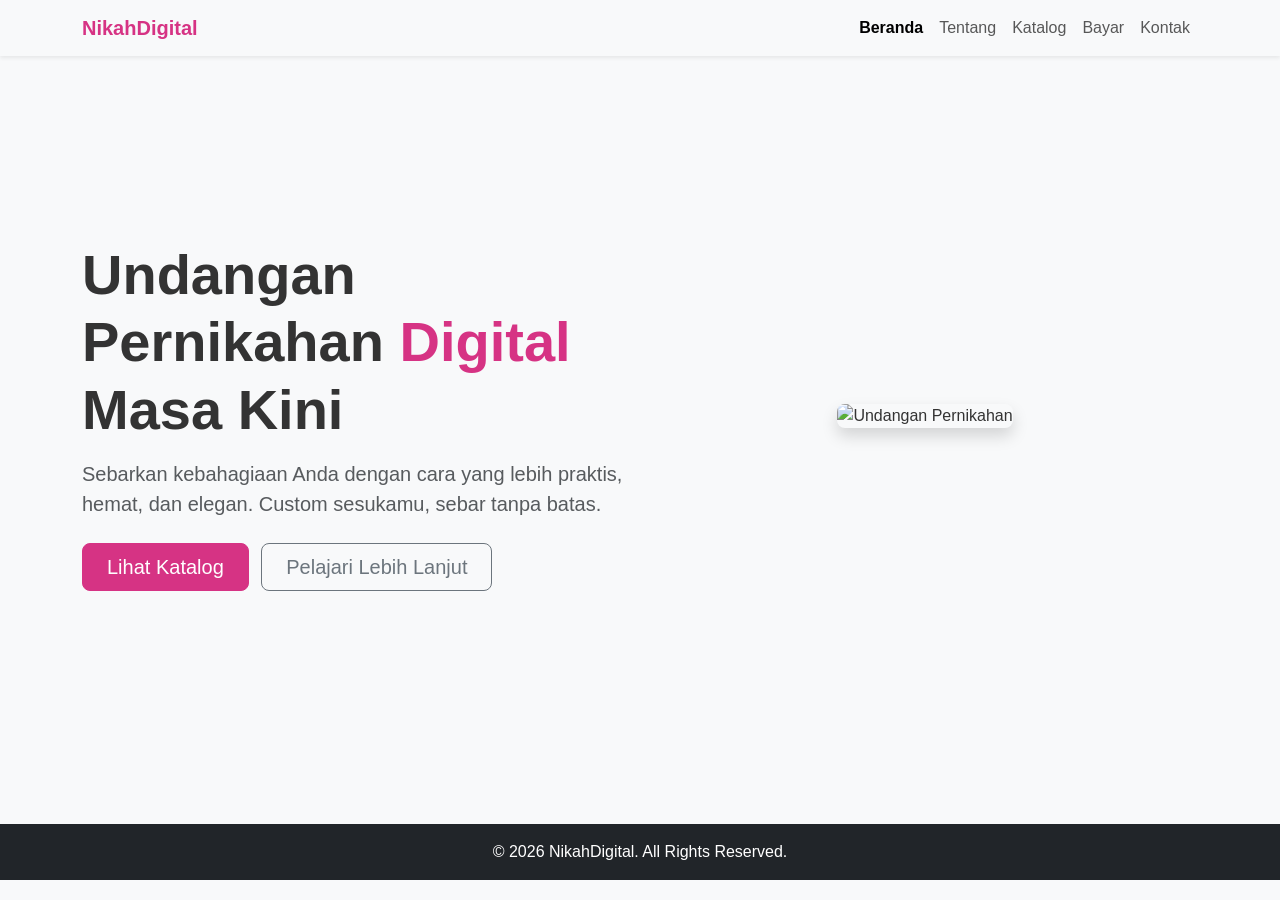
==== index.html @ 1d259680 "Add files via upload" ====
<!DOCTYPE html>
<html lang="id">
<head>
    <meta charset="UTF-8">
    <meta name="viewport" content="width=device-width, initial-scale=1.0">
    <title>Undangan Digital - Beranda</title>
    <link href="https://cdn.jsdelivr.net/npm/bootstrap@5.3.0/dist/css/bootstrap.min.css" rel="stylesheet">
    <link rel="stylesheet" href="style.css">
</head>
<body>

    <nav class="navbar navbar-expand-lg navbar-light bg-light sticky-top shadow-sm">
        <div class="container">
            <a class="navbar-brand fw-bold text-primary" href="index.html">NikahDigital</a>
            <button class="navbar-toggler" type="button" data-bs-toggle="collapse" data-bs-target="#navbarNav">
                <span class="navbar-toggler-icon"></span>
            </button>
            <div class="collapse navbar-collapse" id="navbarNav">
                <ul class="navbar-nav ms-auto">
                    <li class="nav-item"><a class="nav-link active fw-bold" href="index.html">Beranda</a></li>
                    <li class="nav-item"><a class="nav-link" href="tentang.html">Tentang</a></li>
                    <li class="nav-item"><a class="nav-link" href="katalog.html">Katalog</a></li>
                    <li class="nav-item"><a class="nav-link" href="bayar.html">Bayar</a></li>
                    <li class="nav-item"><a class="nav-link" href="kontak.html">Kontak</a></li>
                </ul>
            </div>
        </div>
    </nav>

    <section class="hero-section d-flex align-items-center text-center text-md-start py-5">
        <div class="container">
            <div class="row align-items-center">
                <div class="col-md-6" data-aos="fade-up">
                    <h1 class="display-4 fw-bold mb-3">Undangan Pernikahan <span class="text-primary">Digital</span> Masa Kini</h1>
                    <p class="lead text-muted mb-4">Sebarkan kebahagiaan Anda dengan cara yang lebih praktis, hemat, dan elegan. Custom sesukamu, sebar tanpa batas.</p>
                    <a href="katalog.html" class="btn btn-primary btn-lg px-4 me-2">Lihat Katalog</a>
                    <a href="tentang.html" class="btn btn-outline-secondary btn-lg px-4">Pelajari Lebih Lanjut</a>
                </div>
                <div class="col-md-6 text-center mt-5 mt-md-0">
                    <img src="https://images.unsplash.com/photo-1515934751635-c81c6bc9a2d8?w=600&auto=format&fit=crop&q=60" alt="Undangan Pernikahan" class="img-fluid rounded-3 shadow">
                </div>
            </div>
        </div>
    </section>

    <footer class="bg-dark text-white text-center py-3 mt-5">
        <p class="mb-0">&copy; 2026 NikahDigital. All Rights Reserved.</p>
    </footer>

    <script src="https://cdn.jsdelivr.net/npm/bootstrap@5.3.0/dist/js/bootstrap.bundle.min.js"></script>
</body>
</html>
---- style.css ----
/* Custom Google Fonts atau pengaturan dasar jika dibutuhkan */
body {
    font-family: 'Segoe UI', Tahoma, Geneva, Verdana, sans-serif;
    background-color: #f8f9fa;
    color: #333333;
}

/* Kustomisasi Warna Primary agar bernuansa Wedding/Elegan (Soft Pink/Blue/Purple) */
.text-primary, .navbar-brand {
    color: #d63384 !important; /* Warna Pink Cerah Khas Wedding */
}

.btn-primary {
    background-color: #d63384;
    border-color: #d63384;
}

.btn-primary:hover {
    background-color: #b7246e;
    border-color: #b7246e;
}

.btn-outline-secondary:hover {
    background-color: #6c757d;
    color: #fff;
}

/* Tinggi Hero Section */
.hero-section {
    min-height: 80vh;
}

/* Animasi transisi link */
.nav-link {
    transition: color 0.2s ease-in-out;
}
.nav-link:hover {
    color: #d63384 !important;
}

/* Responsivitas Tambahan Mobile */
@media (max-width: 768px) {
    .hero-section {
        text-align: center;
    }
    .card-img-top {
        height: 200px;
        object-fit: cover;
    }
}
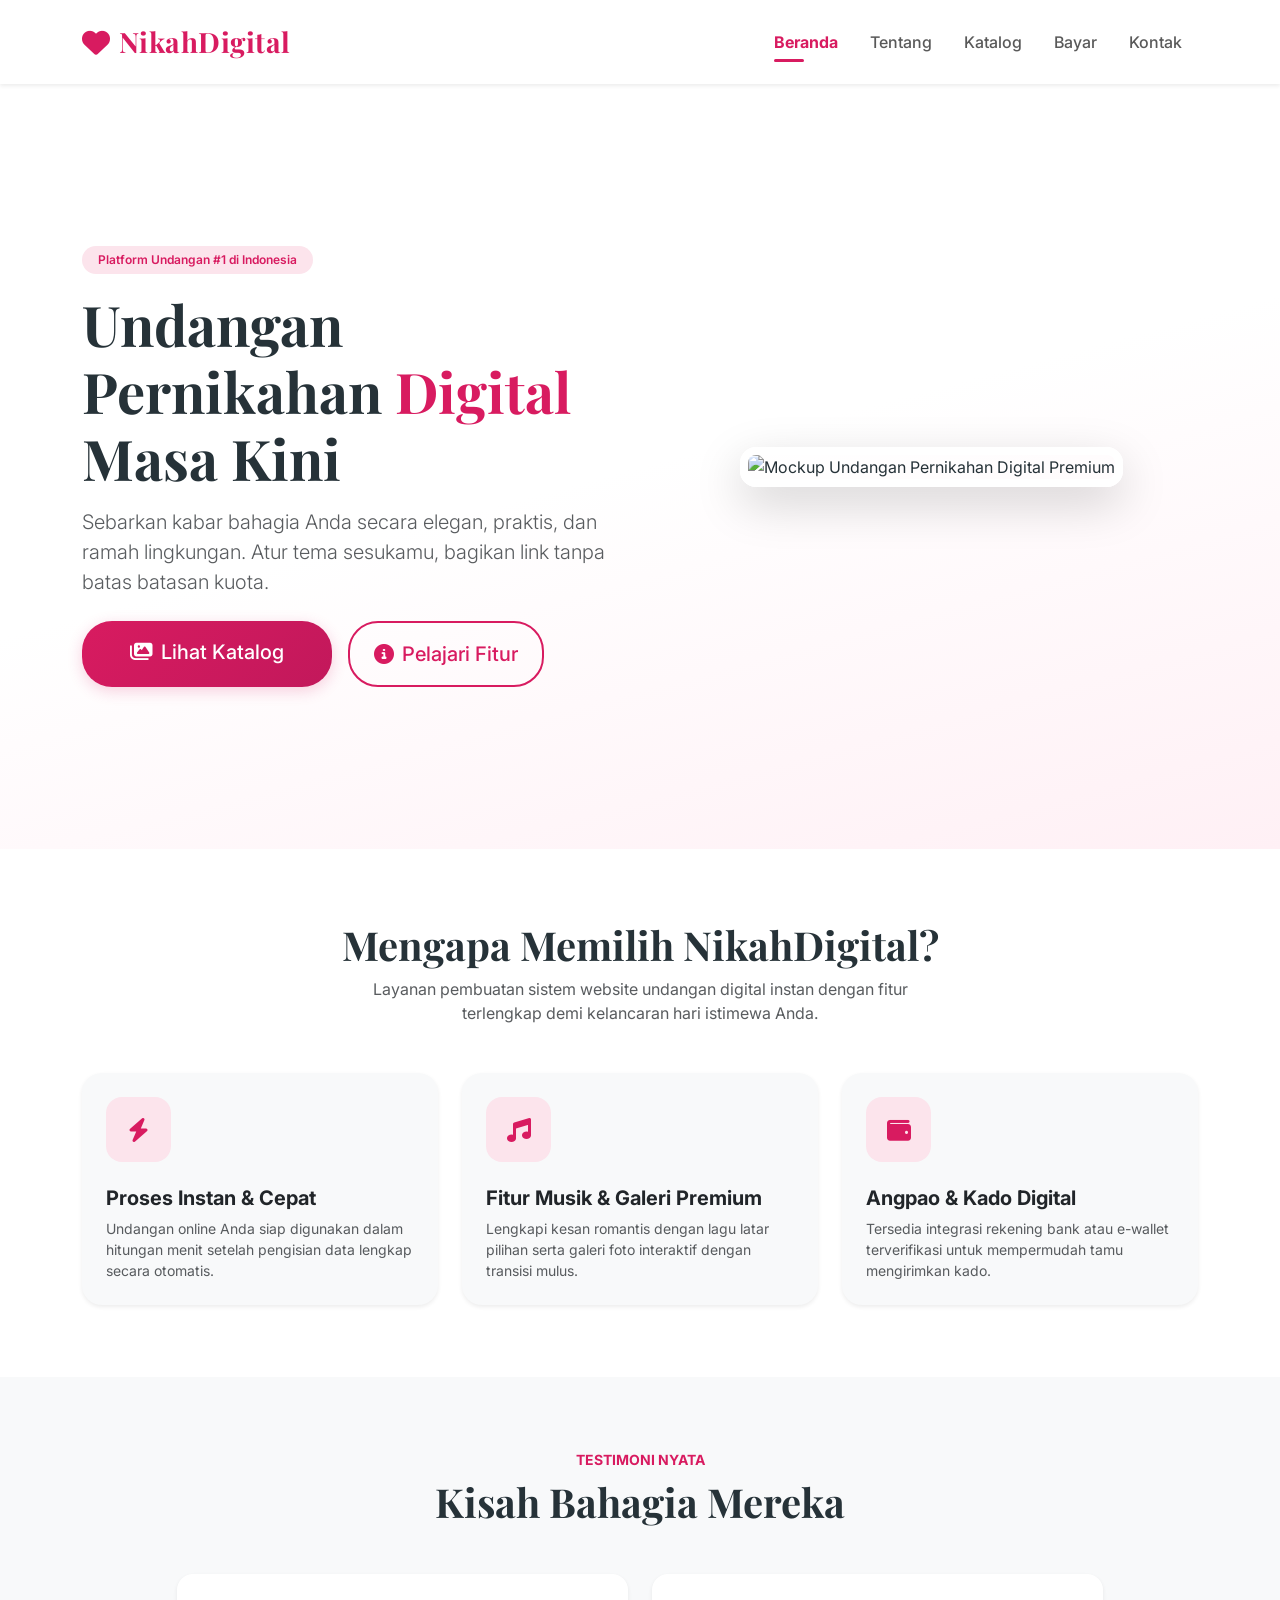
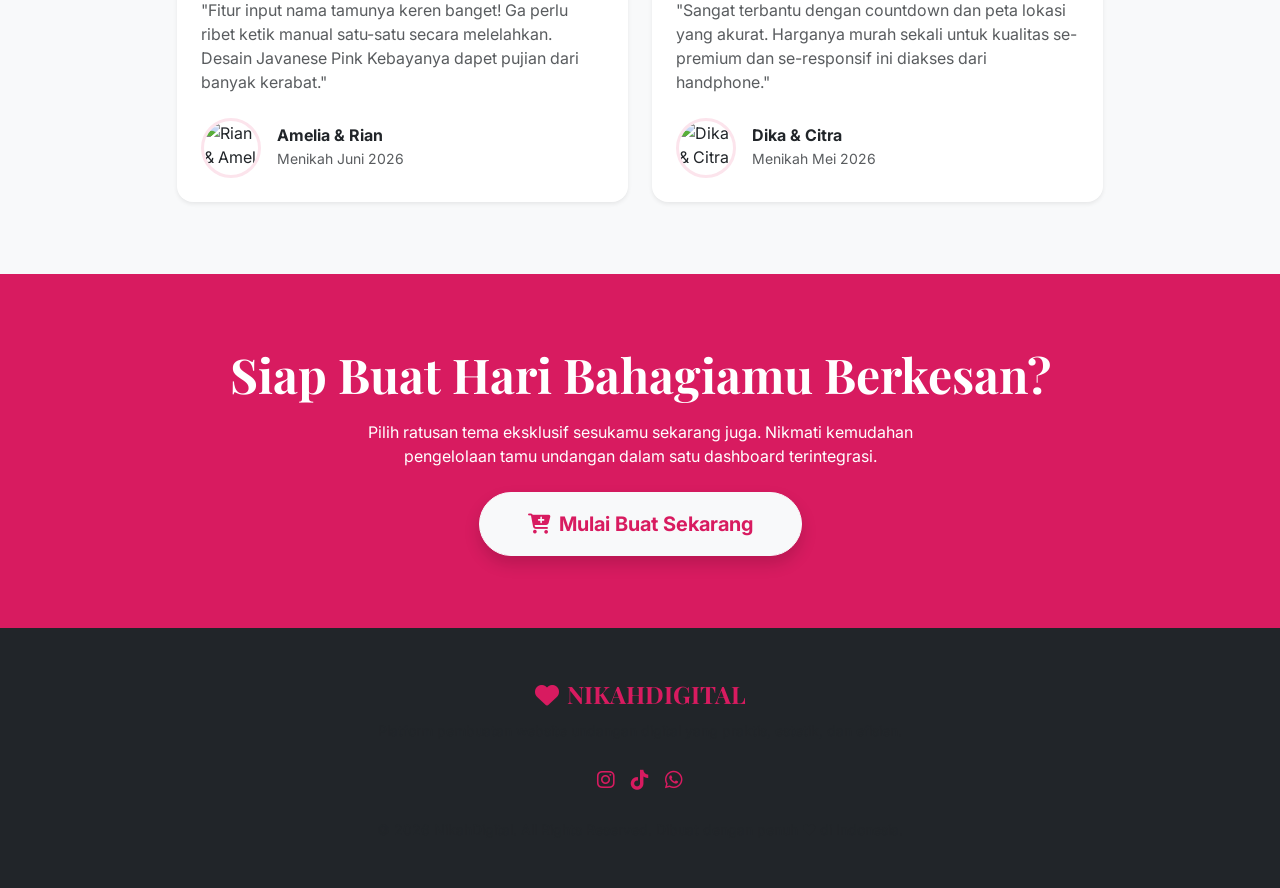
==== commit 33ccddf6: "Update index.html" ====
--- a/index.html
+++ b/index.html
@@ -3,50 +3,294 @@
 <head>
     <meta charset="UTF-8">
     <meta name="viewport" content="width=device-width, initial-scale=1.0">
-    <title>Undangan Digital - Beranda</title>
+    <title>Undangan Digital - Beranda Elegan & Modern</title>
+    <!-- Bootstrap 5.3.0 -->
     <link href="https://cdn.jsdelivr.net/npm/bootstrap@5.3.0/dist/css/bootstrap.min.css" rel="stylesheet">
-    <link rel="stylesheet" href="style.css">
+    <!-- Font Awesome untuk Ikon Modern -->
+    <link rel="stylesheet" href="https://cdnjs.cloudflare.com/ajax/libs/font-awesome/6.4.0/css/all.min.css">
+    <!-- Google Fonts: Playfair Display & Inter -->
+    <link href="https://fonts.googleapis.com/css2?family=Inter:wght@300;400;500;600;700&family=Playfair+Display:ital,wght=0,600;0,700;1,400&display=swap" rel="stylesheet">
+    <!-- AOS (Animate On Scroll) untuk Animasi Tampilan Elegan saat Di-scroll -->
+    <link href="https://unpkg.com/aos@2.3.1/dist/aos.css" rel="stylesheet">
+    
+    <style>
+        :root {
+            --primary-pink: #D81B60; /* Deep Pink Premium */
+            --dark-pink: #880E4F;    /* Royal Burgundy */
+            --hover-pink: #C2185B;   /* Magenta Medium */
+            --light-pink: #FCE4EC;   /* Background Lembut */
+            --dark-text: #263238;
+        }
+
+        body {
+            font-family: 'Inter', sans-serif;
+            color: var(--dark-text);
+            overflow-x: hidden;
+        }
+
+        .font-serif {
+            font-family: 'Playfair Display', serif;
+        }
+
+        /* Custom Theme Utility */
+        .text-pink { color: var(--primary-pink) !important; }
+        .bg-pink { background-color: var(--primary-pink) !important; }
+        .bg-pink-light { background-color: var(--light-pink) !important; }
+        
+        /* Navbar Styling */
+        .navbar-brand {
+            font-family: 'Playfair Display', serif;
+            letter-spacing: 0.5px;
+        }
+        .nav-link.active {
+            color: var(--primary-pink) !important;
+            position: relative;
+        }
+        .nav-link.active::after {
+            content: '';
+            position: absolute;
+            width: 30px;
+            height: 3px;
+            background: var(--primary-pink);
+            bottom: 0;
+            left: 1rem;
+            border-radius: 2px;
+        }
+
+        /* Hero Section Custom Gradient */
+        .hero-section {
+            background: linear-gradient(165deg, #ffffff 50%, #fff0f5 100%);
+            min-height: 85vh;
+        }
+
+        /* Hero Floating Image Effect */
+        .floating-img-container {
+            position: relative;
+        }
+        .floating-img-container img {
+            animation: float 6s ease-in-out infinite;
+            border: 8px solid white;
+        }
+        @keyframes float {
+            0% { transform: translateY(0px); }
+            50% { transform: translateY(-15px); }
+            100% { transform: translateY(0px); }
+        }
+
+        /* Buttons Custom */
+        .btn-pink {
+            background: linear-gradient(135deg, var(--primary-pink), var(--hover-pink));
+            color: white;
+            border: none;
+            border-radius: 30px;
+            transition: all 0.3s;
+            box-shadow: 0 4px 15px rgba(216, 27, 96, 0.2);
+        }
+        .btn-pink:hover {
+            background: linear-gradient(135deg, var(--hover-pink), var(--dark-pink));
+            color: white;
+            transform: translateY(-2px);
+            box-shadow: 0 6px 20px rgba(216, 27, 96, 0.35);
+        }
+        .btn-outline-pink {
+            border: 2px solid var(--primary-pink);
+            background: transparent;
+            color: var(--primary-pink);
+            border-radius: 30px;
+            transition: all 0.3s;
+        }
+        .btn-outline-pink:hover {
+            background: var(--primary-pink);
+            color: white;
+            transform: translateY(-2px);
+        }
+
+        /* Feature Card Modernization */
+        .feature-card {
+            border: none;
+            border-radius: 20px;
+            background: white;
+            transition: all 0.4s ease;
+        }
+        .feature-card:hover {
+            transform: translateY(-8px);
+            box-shadow: 0 1.5rem 3rem rgba(216, 27, 96, 0.1) !important;
+        }
+        .icon-box {
+            width: 65px;
+            height: 65px;
+            display: flex;
+            align-items: center;
+            justify-content: center;
+            border-radius: 16px;
+            font-size: 1.5rem;
+        }
+
+        /* Testimonial Avatar */
+        .avatar-img {
+            width: 60px;
+            height: 60px;
+            object-fit: cover;
+            border: 3px solid var(--light-pink);
+        }
+    </style>
 </head>
-<body>
-
-    <nav class="navbar navbar-expand-lg navbar-light bg-light sticky-top shadow-sm">
+<body class="bg-light">
+
+    <!-- NAVBAR -->
+    <nav class="navbar navbar-expand-lg navbar-light bg-white sticky-top shadow-sm py-3">
         <div class="container">
-            <a class="navbar-brand fw-bold text-primary" href="index.html">NikahDigital</a>
+            <a class="navbar-brand fw-bold text-pink fs-3" href="index.html">
+                <i class="fa-solid fa-heart me-2"></i>NikahDigital
+            </a>
             <button class="navbar-toggler" type="button" data-bs-toggle="collapse" data-bs-target="#navbarNav">
                 <span class="navbar-toggler-icon"></span>
             </button>
             <div class="collapse navbar-collapse" id="navbarNav">
-                <ul class="navbar-nav ms-auto">
-                    <li class="nav-item"><a class="nav-link active fw-bold" href="index.html">Beranda</a></li>
-                    <li class="nav-item"><a class="nav-link" href="tentang.html">Tentang</a></li>
-                    <li class="nav-item"><a class="nav-link" href="katalog.html">Katalog</a></li>
-                    <li class="nav-item"><a class="nav-link" href="bayar.html">Bayar</a></li>
-                    <li class="nav-item"><a class="nav-link" href="kontak.html">Kontak</a></li>
+                <ul class="navbar-nav ms-auto align-items-center fw-medium">
+                    <li class="nav-item"><a class="nav-link active fw-bold px-3" href="index.html">Beranda</a></li>
+                    <li class="nav-item"><a class="nav-link px-3" href="tentang.html">Tentang</a></li>
+                    <li class="nav-item"><a class="nav-link px-3" href="katalog.html">Katalog</a></li>
+                    <li class="nav-item"><a class="nav-link px-3" href="bayar.html">Bayar</a></li>
+                    <li class="nav-item"><a class="nav-link px-3" href="kontak.html">Kontak</a></li>
                 </ul>
             </div>
         </div>
     </nav>
 
-    <section class="hero-section d-flex align-items-center text-center text-md-start py-5">
+    <!-- HERO SECTION -->
+    <section class="hero-section d-flex align-items-center py-5">
         <div class="container">
-            <div class="row align-items-center">
-                <div class="col-md-6" data-aos="fade-up">
-                    <h1 class="display-4 fw-bold mb-3">Undangan Pernikahan <span class="text-primary">Digital</span> Masa Kini</h1>
-                    <p class="lead text-muted mb-4">Sebarkan kebahagiaan Anda dengan cara yang lebih praktis, hemat, dan elegan. Custom sesukamu, sebar tanpa batas.</p>
-                    <a href="katalog.html" class="btn btn-primary btn-lg px-4 me-2">Lihat Katalog</a>
-                    <a href="tentang.html" class="btn btn-outline-secondary btn-lg px-4">Pelajari Lebih Lanjut</a>
-                </div>
-                <div class="col-md-6 text-center mt-5 mt-md-0">
-                    <img src="https://images.unsplash.com/photo-1515934751635-c81c6bc9a2d8?w=600&auto=format&fit=crop&q=60" alt="Undangan Pernikahan" class="img-fluid rounded-3 shadow">
-                </div>
-            </div>
-        </div>
-    </section>
-
-    <footer class="bg-dark text-white text-center py-3 mt-5">
-        <p class="mb-0">&copy; 2026 NikahDigital. All Rights Reserved.</p>
+            <div class="row align-items-center g-5">
+                <div class="col-lg-6 text-center text-lg-start" data-aos="fade-right" data-aos-duration="1000">
+                    <span class="badge bg-pink-light text-pink mb-3 px-3 py-2 rounded-pill fw-semibold">Platform Undangan #1 di Indonesia</span>
+                    <h1 class="display-4 fw-bold mb-3 font-serif leading-sm">Undangan Pernikahan <span class="text-pink">Digital</span> Masa Kini</h1>
+                    <p class="lead text-muted mb-4 fs-5">Sebarkan kabar bahagia Anda secara elegan, praktis, dan ramah lingkungan. Atur tema sesukamu, bagikan link tanpa batas batasan kuota.</p>
+                    <div class="d-flex flex-column flex-sm-row justify-content-center justify-content-lg-start gap-3">
+                        <a href="katalog.html" class="btn btn-pink btn-lg px-5 py-3 fw-medium"><i class="fa-solid fa-images me-2"></i>Lihat Katalog</a>
+                        <a href="tentang.html" class="btn btn-outline-pink btn-lg px-4 py-3 fw-medium"><i class="fa-solid fa-circle-info me-2"></i>Pelajari Fitur</a>
+                    </div>
+                </div>
+                <div class="col-lg-6 text-center" data-aos="fade-left" data-aos-duration="1000">
+                    <div class="floating-img-container">
+                        <!-- Foto Sinkron: Preview mockup elegan bernuansa aesthetic soft pink -->
+                        <img src="https://images.unsplash.com/photo-1515934751635-c81c6bc9a2d8?w=600&auto=format&fit=crop&q=80" alt="Mockup Undangan Pernikahan Digital Premium" class="img-fluid rounded-4 shadow-lg w-75">
+                    </div>
+                </div>
+            </div>
+        </div>
+    </section>
+
+    <!-- FITUR UNGGULAN (KELEBIHAN PLATFORM) -->
+    <section class="py-5 bg-white">
+        <div class="container py-4">
+            <div class="text-center mb-5" data-aos="fade-up">
+                <h2 class="fw-bold font-serif fs-1">Mengapa Memilih NikahDigital?</h2>
+                <p class="text-muted mx-auto" style="max-width: 550px;">Layanan pembuatan sistem website undangan digital instan dengan fitur terlengkap demi kelancaran hari istimewa Anda.</p>
+            </div>
+            <div class="row g-4">
+                <!-- Fitur 1 -->
+                <div class="col-md-4" data-aos="fade-up" data-aos-delay="100">
+                    <div class="card feature-card h-100 p-4 shadow-sm bg-light">
+                        <div class="icon-box bg-pink-light text-pink mb-4">
+                            <i class="fa-solid fa-bolt"></i>
+                        </div>
+                        <h4 class="fw-bold fs-5 mb-2">Proses Instan & Cepat</h4>
+                        <p class="text-muted small mb-0">Undangan online Anda siap digunakan dalam hitungan menit setelah pengisian data lengkap secara otomatis.</p>
+                    </div>
+                </div>
+                <!-- Fitur 2 -->
+                <div class="col-md-4" data-aos="fade-up" data-aos-delay="200">
+                    <div class="card feature-card h-100 p-4 shadow-sm bg-light">
+                        <div class="icon-box bg-pink-light text-pink mb-4">
+                            <i class="fa-solid fa-music"></i>
+                        </div>
+                        <h4 class="fw-bold fs-5 mb-2">Fitur Musik & Galeri Premium</h4>
+                        <p class="text-muted small mb-0">Lengkapi kesan romantis dengan lagu latar pilihan serta galeri foto interaktif dengan transisi mulus.</p>
+                    </div>
+                </div>
+                <!-- Fitur 3 -->
+                <div class="col-md-4" data-aos="fade-up" data-aos-delay="300">
+                    <div class="card feature-card h-100 p-4 shadow-sm bg-light">
+                        <div class="icon-box bg-pink-light text-pink mb-4">
+                            <i class="fa-solid fa-wallet"></i>
+                        </div>
+                        <h4 class="fw-bold fs-5 mb-2">Angpao & Kado Digital</h4>
+                        <p class="text-muted small mb-0">Tersedia integrasi rekening bank atau e-wallet terverifikasi untuk mempermudah tamu mengirimkan kado.</p>
+                    </div>
+                </div>
+            </div>
+        </div>
+    </section>
+
+    <!-- TESTIMONI PELANGGAN -->
+    <section class="py-5">
+        <div class="container py-4">
+            <div class="text-center mb-5" data-aos="fade-up">
+                <span class="text-pink fw-bold text-uppercase tracking-wider small d-block mb-2">Testimoni Nyata</span>
+                <h2 class="fw-bold font-serif fs-1">Kisah Bahagia Mereka</h2>
+            </div>
+            <div class="row g-4 justify-content-center">
+                <div class="col-md-5" data-aos="zoom-in" data-aos-delay="100">
+                    <div class="card border-0 shadow-sm p-4 rounded-4 bg-white">
+                        <p class="text-muted italic mb-4">"Fitur input nama tamunya keren banget! Ga perlu ribet ketik manual satu-satu secara melelahkan. Desain Javanese Pink Kebayanya dapet pujian dari banyak kerabat."</p>
+                        <div class="d-flex align-items-center">
+                            <img src="https://images.unsplash.com/photo-1534528741775-53994a69daeb?w=150&auto=format&fit=crop&q=80" class="rounded-circle avatar-img me-3" alt="Rian & Amel">
+                            <div>
+                                <h6 class="fw-bold mb-0 text-dark">Amelia & Rian</h6>
+                                <small class="text-muted">Menikah Juni 2026</small>
+                            </div>
+                        </div>
+                    </div>
+                </div>
+                <div class="col-md-5" data-aos="zoom-in" data-aos-delay="200">
+                    <div class="card border-0 shadow-sm p-4 rounded-4 bg-white">
+                        <p class="text-muted italic mb-4">"Sangat terbantu dengan countdown dan peta lokasi yang akurat. Harganya murah sekali untuk kualitas se-premium dan se-responsif ini diakses dari handphone."</p>
+                        <div class="d-flex align-items-center">
+                            <img src="https://images.unsplash.com/photo-1507003211169-0a1dd7228f2d?w=150&auto=format&fit=crop&q=80" class="rounded-circle avatar-img me-3" alt="Dika & Citra">
+                            <div>
+                                <h6 class="fw-bold mb-0 text-dark">Dika & Citra</h6>
+                                <small class="text-muted">Menikah Mei 2026</small>
+                            </div>
+                        </div>
+                    </div>
+                </div>
+            </div>
+        </div>
+    </section>
+
+    <!-- CALL TO ACTION (CTA) SECTION -->
+    <section class="py-5 bg-pink text-white text-center position-relative overflow-hidden">
+        <div class="container py-4 position-relative z-3" data-aos="fade-up">
+            <h2 class="display-5 fw-bold font-serif mb-3">Siap Buat Hari Bahagiamu Berkesan?</h2>
+            <p class="mx-auto mb-4 opacity-90" style="max-width: 600px;">Pilih ratusan tema eksklusif sesukamu sekarang juga. Nikmati kemudahan pengelolaan tamu undangan dalam satu dashboard terintegrasi.</p>
+            <a href="katalog.html" class="btn btn-light text-pink btn-lg px-5 py-3 rounded-pill fw-bold shadow"><i class="fa-solid fa-cart-plus me-2"></i>Mulai Buat Sekarang</a>
+        </div>
+    </section>
+
+    <!-- FOOTER -->
+    <footer class="bg-dark text-white py-5">
+        <div class="container text-center">
+            <p class="mb-2 fw-bold text-uppercase font-serif text-pink fs-4"><i class="fa-solid fa-heart me-2"></i>NikahDigital</p>
+            <p class="text-muted small mb-4">Platform pembuatan website undangan digital yang praktis, estetik, dan efisien.</p>
+            <div class="d-flex justify-content-center gap-3 mb-4 text-muted fs-5">
+                <a href="#" class="text-pink text-reset"><i class="fa-brands fa-instagram"></i></a>
+                <a href="#" class="text-pink text-reset"><i class="fa-brands fa-tiktok"></i></a>
+                <a href="#" class="text-pink text-reset"><i class="fa-brands fa-whatsapp"></i></a>
+            </div>
+            <p class="mb-0 text-muted small">&copy; 2026 NikahDigital. All Rights Reserved. Dibuat dengan penuh ❤️ di Indonesia.</p>
+        </div>
     </footer>
 
+    <!-- Bootstrap Bundle JS -->
     <script src="https://cdn.jsdelivr.net/npm/bootstrap@5.3.0/dist/js/bootstrap.bundle.min.js"></script>
+    <!-- AOS Library JS Animation -->
+    <script src="https://unpkg.com/aos@2.3.1/dist/aos.js"></script>
+    <script>
+        // Mengaktifkan Engine Efek Animasi Scroll Otomatis
+        AOS.init({
+            once: true // Animasi hanya berjalan 1 kali saat di-scroll ke bawah agar performa web ringan
+        });
+    </script>
 </body>
-</html>+</html>
